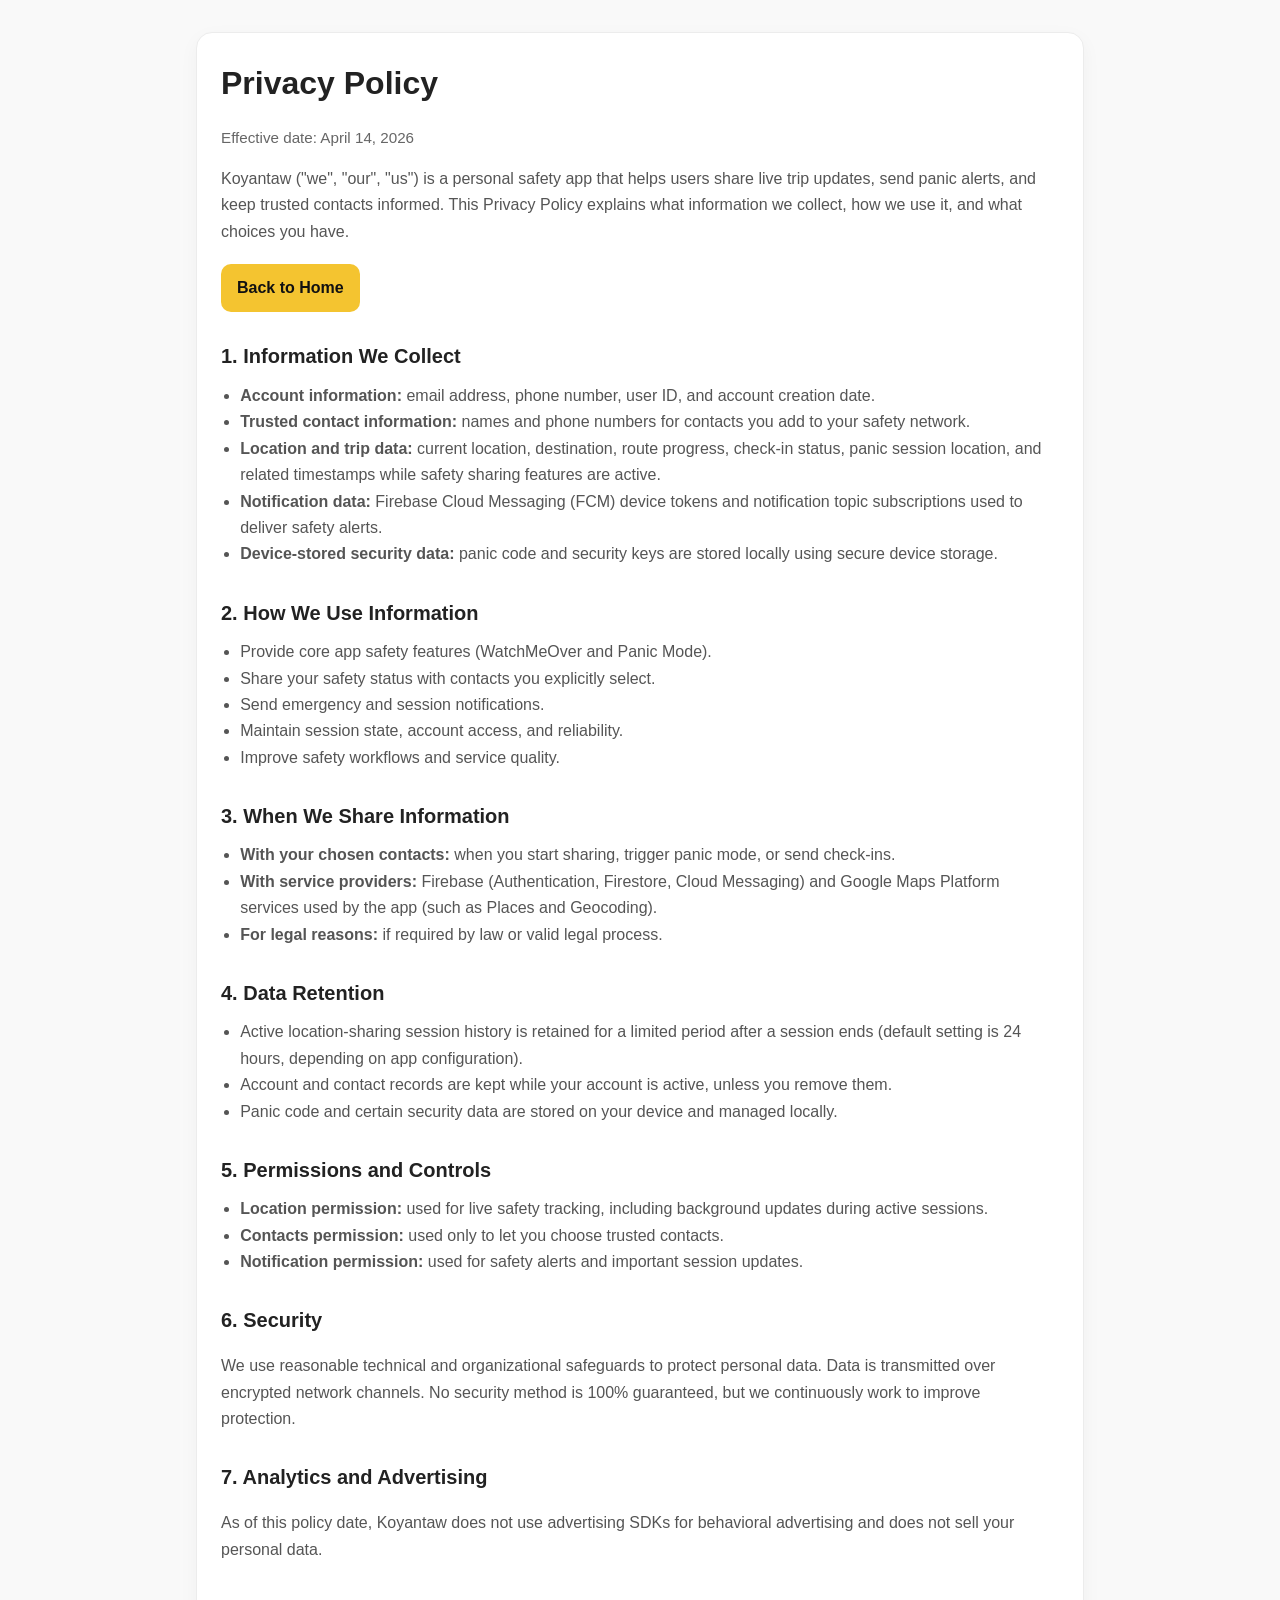
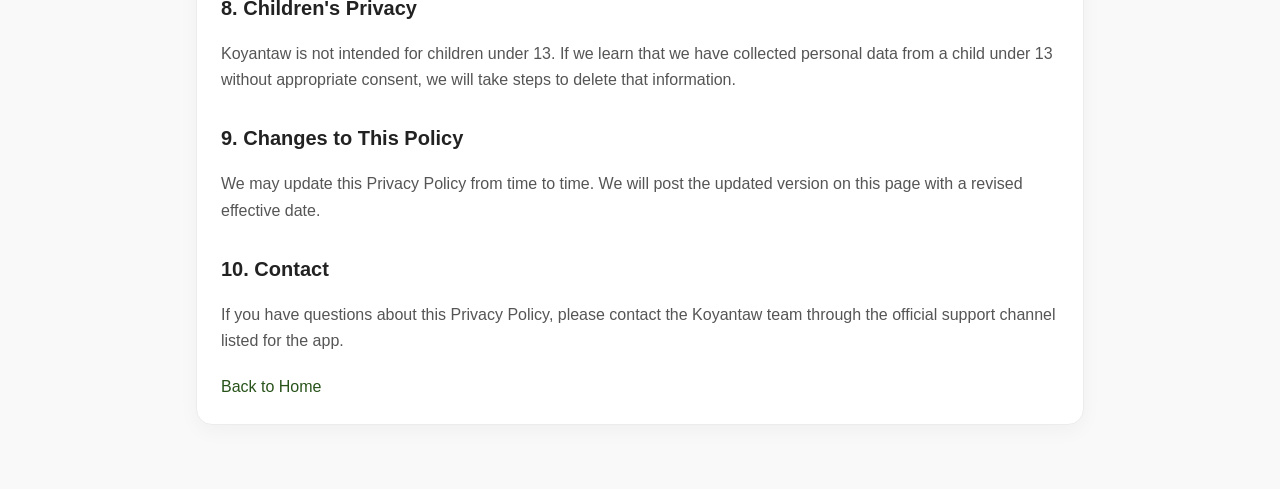
==== privacy-policy/index.html @ 3a0247dc "Replace Firestore with a Go/Redis/PostGIS backend The server now owns trip state and every safety de" ====
<!DOCTYPE html>
<html lang="en">
  <head>
    <meta charset="UTF-8" />
    <meta name="viewport" content="width=device-width, initial-scale=1.0" />
    <title>Koyantaw Privacy Policy</title>
    <style>
      :root {
        --bg: #f9f9f9;
        --surface: #ffffff;
        --text: #222;
        --muted: #555;
        --accent: #f4c430;
        --accent-dark: #c89600;
        --border: #ececec;
      }

      * {
        box-sizing: border-box;
      }

      body {
        margin: 0;
        font-family: "Segoe UI", sans-serif;
        color: var(--text);
        background: var(--bg);
        line-height: 1.65;
      }

      .container {
        max-width: 920px;
        margin: 0 auto;
        padding: 2rem 1rem 4rem;
      }

      .card {
        background: var(--surface);
        border: 1px solid var(--border);
        border-radius: 16px;
        box-shadow: 0 6px 20px rgba(0, 0, 0, 0.04);
        padding: 1.5rem;
      }

      h1 {
        margin: 0 0 0.5rem;
        font-size: 2rem;
      }

      h2 {
        margin-top: 1.8rem;
        margin-bottom: 0.6rem;
        font-size: 1.25rem;
      }

      p,
      li {
        color: var(--muted);
      }

      ul {
        margin: 0.4rem 0 0.8rem 1.2rem;
        padding: 0;
      }

      .meta {
        margin-bottom: 1rem;
        font-size: 0.95rem;
        color: #666;
      }

      .top-links,
      .bottom-links {
        display: flex;
        gap: 1rem;
        flex-wrap: wrap;
        margin-top: 1.2rem;
      }

      a {
        color: #28531a;
        text-decoration: none;
      }

      a:hover {
        text-decoration: underline;
      }

      .btn {
        display: inline-block;
        background: var(--accent);
        color: #111;
        font-weight: 600;
        padding: 0.65rem 1rem;
        border-radius: 10px;
        text-decoration: none;
      }

      .btn:hover {
        background: #e6b100;
        text-decoration: none;
      }

      @media (max-width: 640px) {
        h1 {
          font-size: 1.6rem;
        }

        .card {
          padding: 1.1rem;
        }
      }
    </style>
  </head>
  <body>
    <main class="container">
      <div class="card">
        <h1>Privacy Policy</h1>
        <p class="meta">Effective date: April 14, 2026</p>
        <p>
          Koyantaw ("we", "our", "us") is a personal safety app that helps
          users share live trip updates, send panic alerts, and keep trusted
          contacts informed. This Privacy Policy explains what information we
          collect, how we use it, and what choices you have.
        </p>

        <div class="top-links">
          <a class="btn" href="/">Back to Home</a>
        </div>

        <h2>1. Information We Collect</h2>
        <ul>
          <li>
            <strong>Account information:</strong> email address, phone number,
            user ID, and account creation date.
          </li>
          <li>
            <strong>Trusted contact information:</strong> names and phone
            numbers for contacts you add to your safety network.
          </li>
          <li>
            <strong>Location and trip data:</strong> current location,
            destination, route progress, check-in status, panic session location,
            and related timestamps while safety sharing features are active.
          </li>
          <li>
            <strong>Notification data:</strong> Firebase Cloud Messaging (FCM)
            device tokens and notification topic subscriptions used to deliver
            safety alerts.
          </li>
          <li>
            <strong>Device-stored security data:</strong> panic code and
            security keys are stored locally using secure device storage.
          </li>
        </ul>

        <h2>2. How We Use Information</h2>
        <ul>
          <li>Provide core app safety features (WatchMeOver and Panic Mode).</li>
          <li>Share your safety status with contacts you explicitly select.</li>
          <li>Send emergency and session notifications.</li>
          <li>Maintain session state, account access, and reliability.</li>
          <li>Improve safety workflows and service quality.</li>
        </ul>

        <h2>3. When We Share Information</h2>
        <ul>
          <li>
            <strong>With your chosen contacts:</strong> when you start sharing,
            trigger panic mode, or send check-ins.
          </li>
          <li>
            <strong>With service providers:</strong> Firebase (Authentication,
            Firestore, Cloud Messaging) and Google Maps Platform services used by
            the app (such as Places and Geocoding).
          </li>
          <li>
            <strong>For legal reasons:</strong> if required by law or valid
            legal process.
          </li>
        </ul>

        <h2>4. Data Retention</h2>
        <ul>
          <li>
            Active location-sharing session history is retained for a limited
            period after a session ends (default setting is 24 hours, depending
            on app configuration).
          </li>
          <li>
            Account and contact records are kept while your account is active,
            unless you remove them.
          </li>
          <li>
            Panic code and certain security data are stored on your device and
            managed locally.
          </li>
        </ul>

        <h2>5. Permissions and Controls</h2>
        <ul>
          <li>
            <strong>Location permission:</strong> used for live safety tracking,
            including background updates during active sessions.
          </li>
          <li>
            <strong>Contacts permission:</strong> used only to let you choose
            trusted contacts.
          </li>
          <li>
            <strong>Notification permission:</strong> used for safety alerts and
            important session updates.
          </li>
        </ul>

        <h2>6. Security</h2>
        <p>
          We use reasonable technical and organizational safeguards to protect
          personal data. Data is transmitted over encrypted network channels. No
          security method is 100% guaranteed, but we continuously work to improve
          protection.
        </p>

        <h2>7. Analytics and Advertising</h2>
        <p>
          As of this policy date, Koyantaw does not use advertising SDKs for
          behavioral advertising and does not sell your personal data.
        </p>

        <h2>8. Children's Privacy</h2>
        <p>
          Koyantaw is not intended for children under 13. If we learn that we
          have collected personal data from a child under 13 without appropriate
          consent, we will take steps to delete that information.
        </p>

        <h2>9. Changes to This Policy</h2>
        <p>
          We may update this Privacy Policy from time to time. We will post the
          updated version on this page with a revised effective date.
        </p>

        <h2>10. Contact</h2>
        <p>
          If you have questions about this Privacy Policy, please contact the
          Koyantaw team through the official support channel listed for the app.
        </p>

        <div class="bottom-links">
          <a href="/">Back to Home</a>
        </div>
      </div>
    </main>
  </body>
</html>
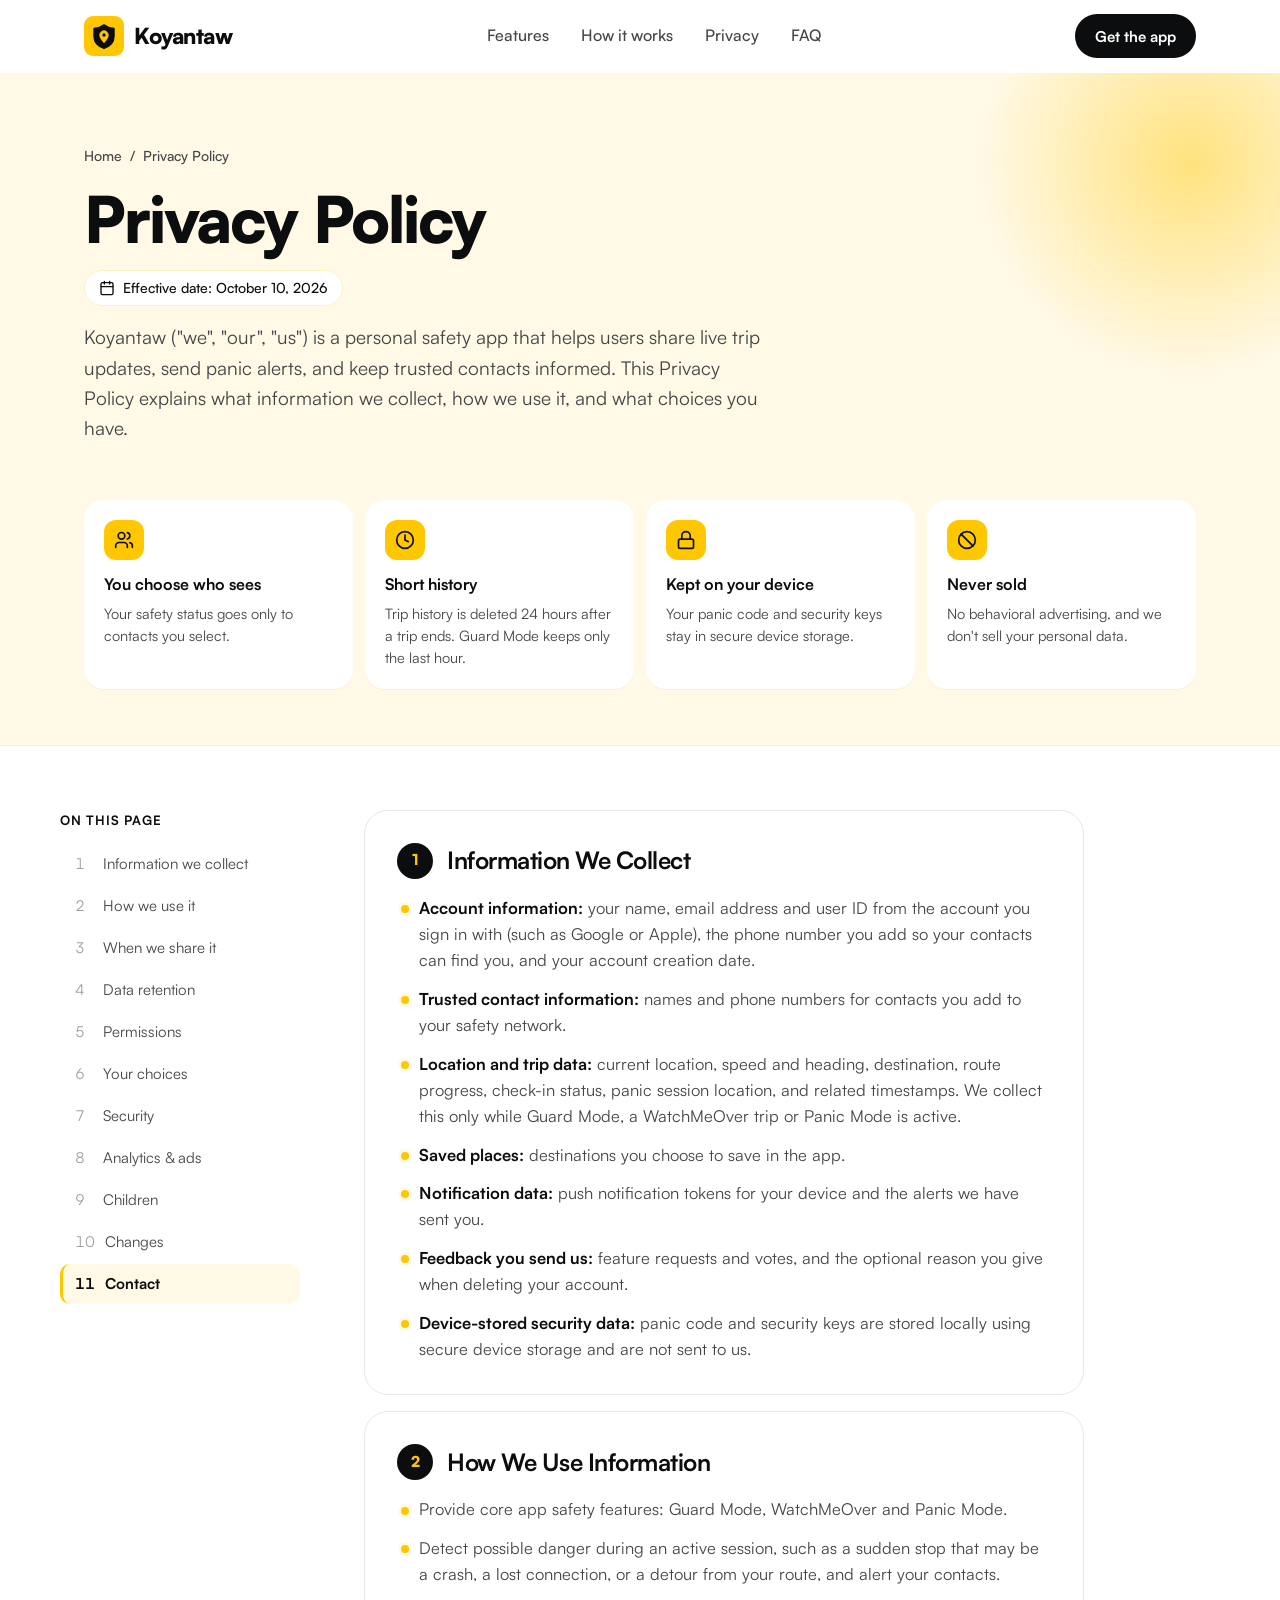
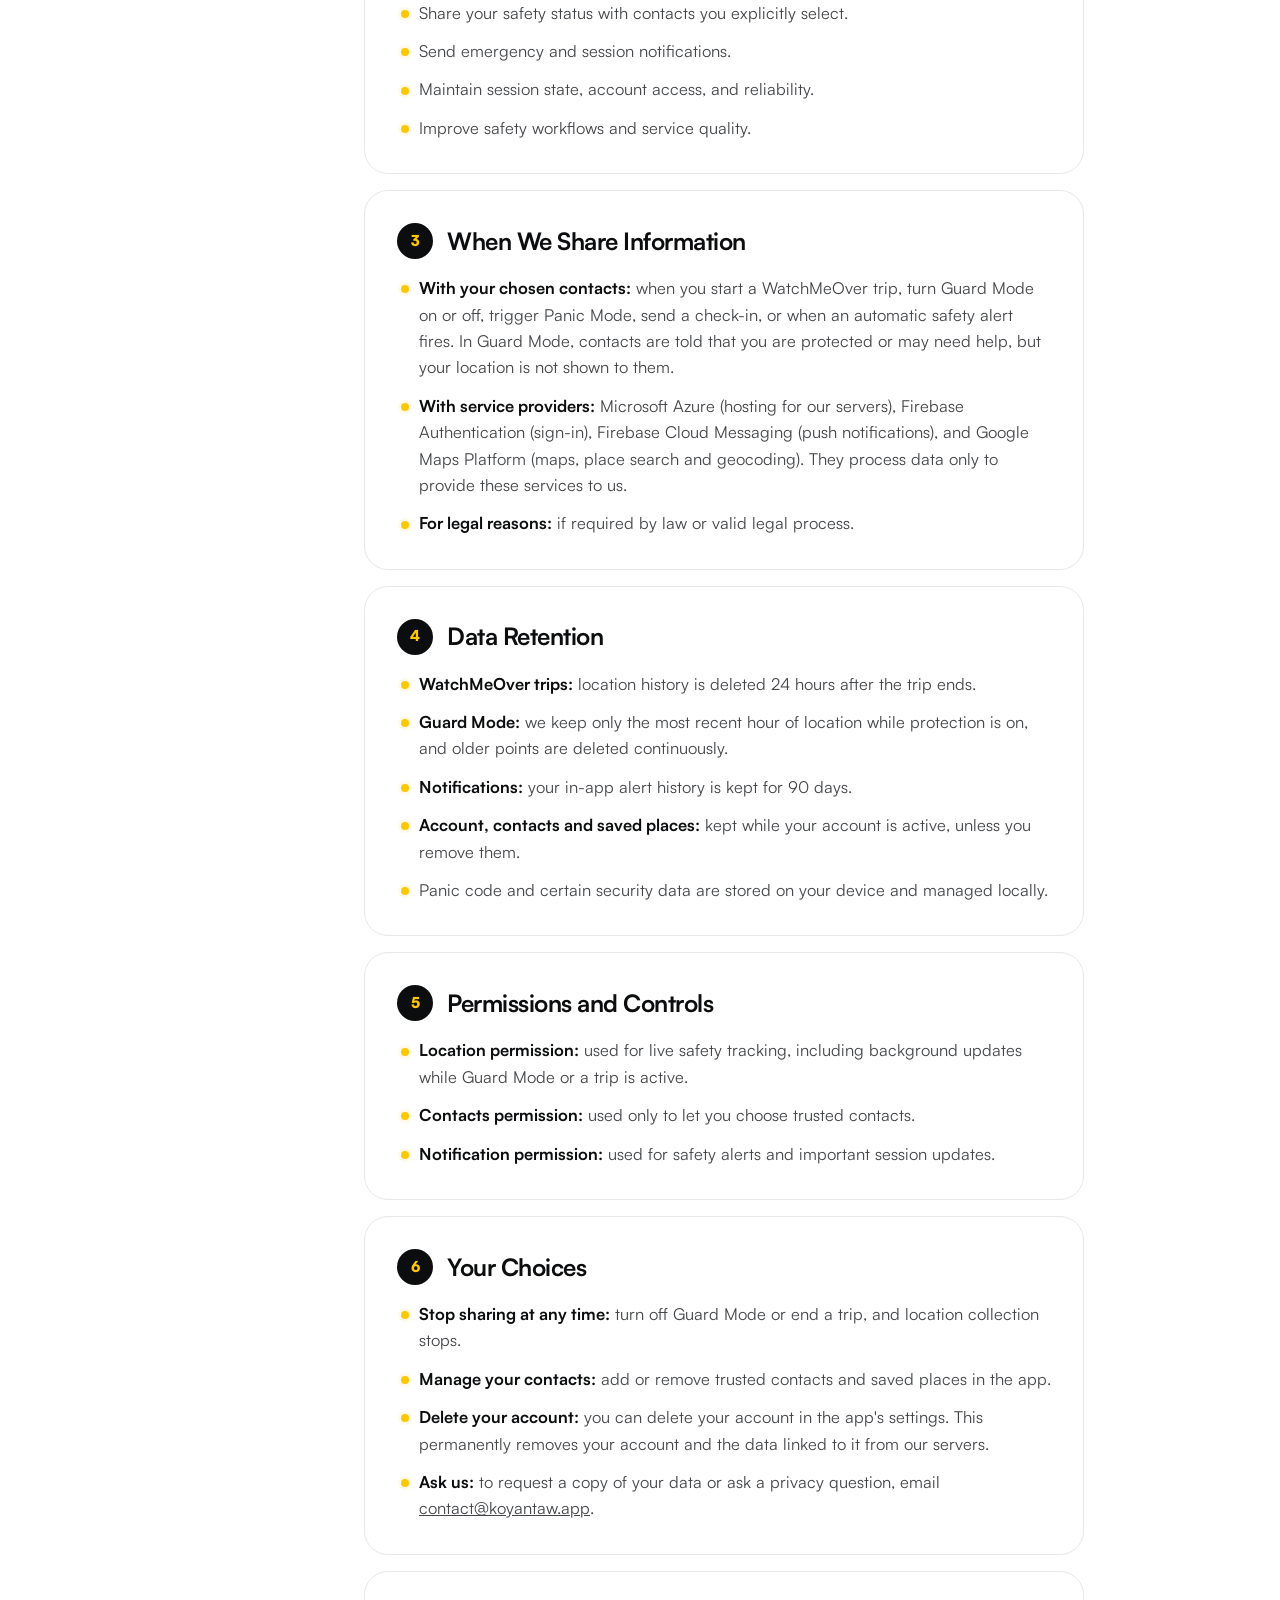
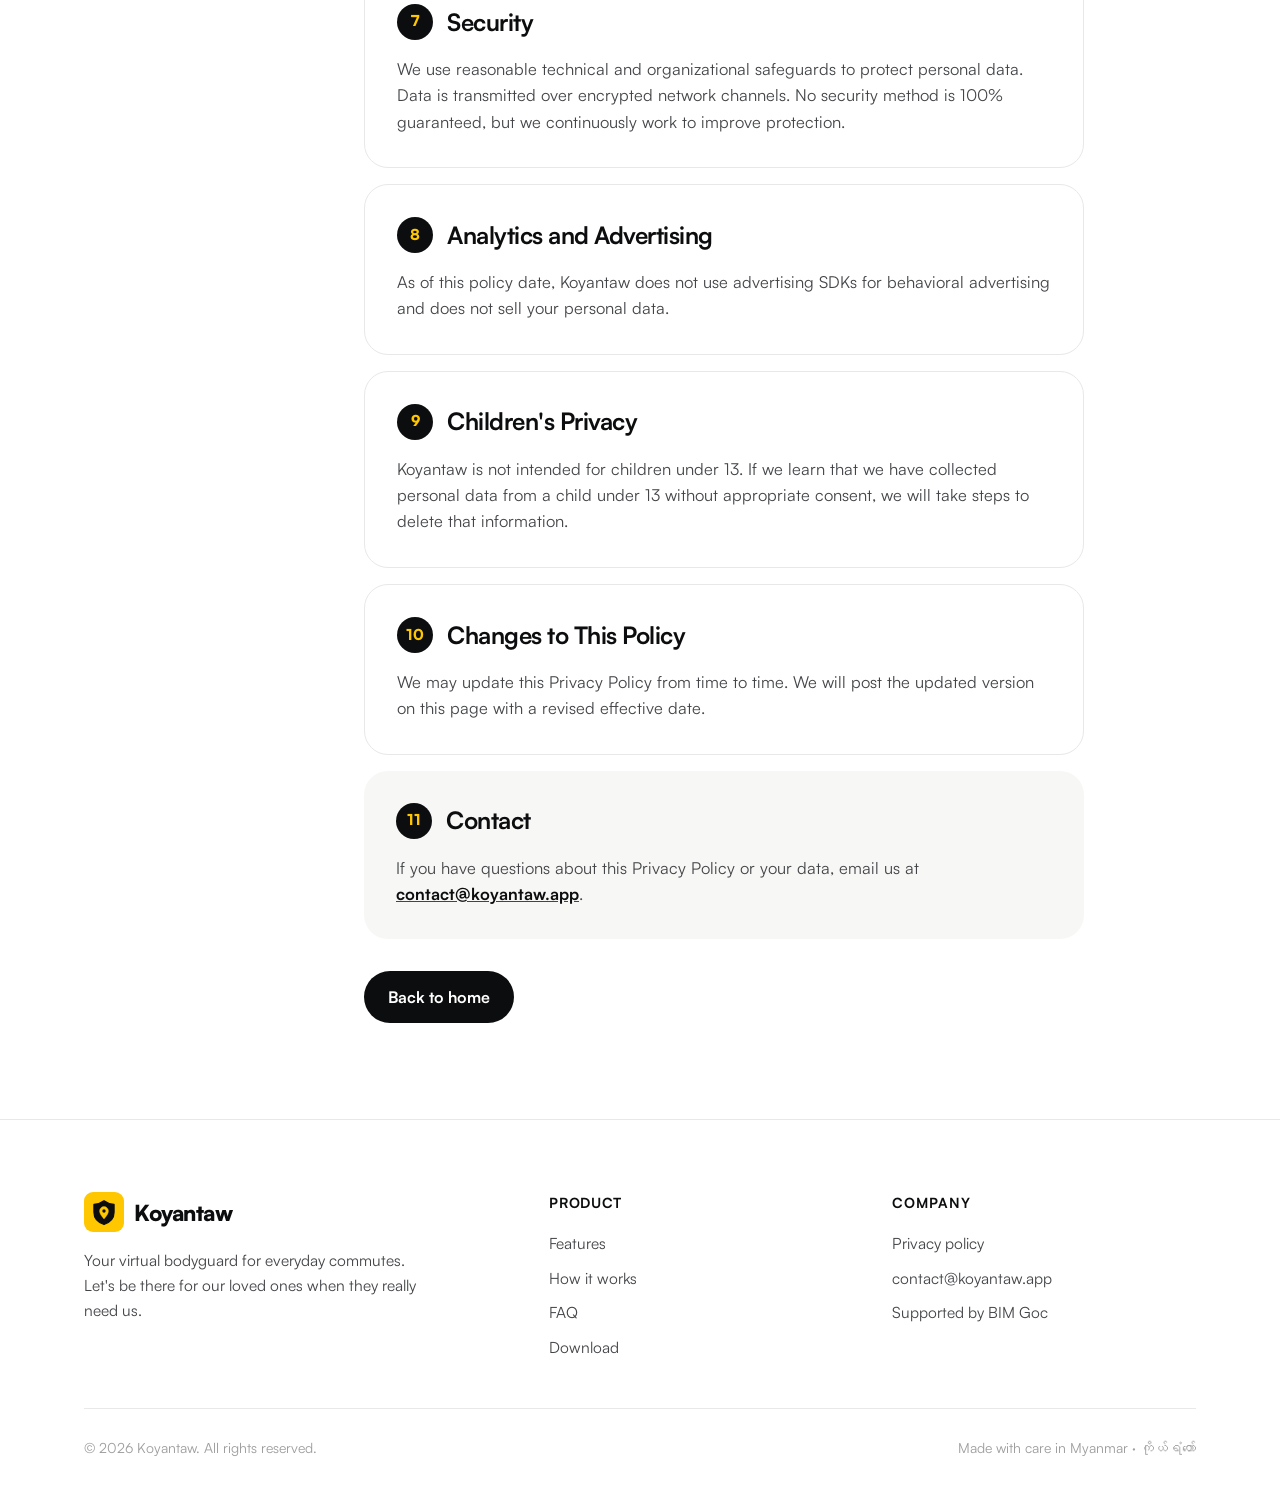
==== commit 1ae60875: "Redesign the landing page and host it from mmkoyantaw New layout, styles, self-hosted fonts, brand i" ====
--- a/privacy-policy/index.html
+++ b/privacy-policy/index.html
@@ -1,254 +1,257 @@
 <!DOCTYPE html>
 <html lang="en">
-  <head>
-    <meta charset="UTF-8" />
-    <meta name="viewport" content="width=device-width, initial-scale=1.0" />
-    <title>Koyantaw Privacy Policy</title>
-    <style>
-      :root {
-        --bg: #f9f9f9;
-        --surface: #ffffff;
-        --text: #222;
-        --muted: #555;
-        --accent: #f4c430;
-        --accent-dark: #c89600;
-        --border: #ececec;
-      }
-
-      * {
-        box-sizing: border-box;
-      }
-
-      body {
-        margin: 0;
-        font-family: "Segoe UI", sans-serif;
-        color: var(--text);
-        background: var(--bg);
-        line-height: 1.65;
-      }
-
-      .container {
-        max-width: 920px;
-        margin: 0 auto;
-        padding: 2rem 1rem 4rem;
-      }
-
-      .card {
-        background: var(--surface);
-        border: 1px solid var(--border);
-        border-radius: 16px;
-        box-shadow: 0 6px 20px rgba(0, 0, 0, 0.04);
-        padding: 1.5rem;
-      }
-
-      h1 {
-        margin: 0 0 0.5rem;
-        font-size: 2rem;
-      }
-
-      h2 {
-        margin-top: 1.8rem;
-        margin-bottom: 0.6rem;
-        font-size: 1.25rem;
-      }
-
-      p,
-      li {
-        color: var(--muted);
-      }
-
-      ul {
-        margin: 0.4rem 0 0.8rem 1.2rem;
-        padding: 0;
-      }
-
-      .meta {
-        margin-bottom: 1rem;
-        font-size: 0.95rem;
-        color: #666;
-      }
-
-      .top-links,
-      .bottom-links {
-        display: flex;
-        gap: 1rem;
-        flex-wrap: wrap;
-        margin-top: 1.2rem;
-      }
-
-      a {
-        color: #28531a;
-        text-decoration: none;
-      }
-
-      a:hover {
-        text-decoration: underline;
-      }
-
-      .btn {
-        display: inline-block;
-        background: var(--accent);
-        color: #111;
-        font-weight: 600;
-        padding: 0.65rem 1rem;
-        border-radius: 10px;
-        text-decoration: none;
-      }
-
-      .btn:hover {
-        background: #e6b100;
-        text-decoration: none;
-      }
-
-      @media (max-width: 640px) {
-        h1 {
-          font-size: 1.6rem;
-        }
-
-        .card {
-          padding: 1.1rem;
-        }
-      }
-    </style>
-  </head>
-  <body>
-    <main class="container">
-      <div class="card">
-        <h1>Privacy Policy</h1>
-        <p class="meta">Effective date: April 14, 2026</p>
-        <p>
-          Koyantaw ("we", "our", "us") is a personal safety app that helps
-          users share live trip updates, send panic alerts, and keep trusted
-          contacts informed. This Privacy Policy explains what information we
-          collect, how we use it, and what choices you have.
-        </p>
-
-        <div class="top-links">
-          <a class="btn" href="/">Back to Home</a>
-        </div>
-
-        <h2>1. Information We Collect</h2>
-        <ul>
-          <li>
-            <strong>Account information:</strong> email address, phone number,
-            user ID, and account creation date.
-          </li>
-          <li>
-            <strong>Trusted contact information:</strong> names and phone
-            numbers for contacts you add to your safety network.
-          </li>
-          <li>
-            <strong>Location and trip data:</strong> current location,
-            destination, route progress, check-in status, panic session location,
-            and related timestamps while safety sharing features are active.
-          </li>
-          <li>
-            <strong>Notification data:</strong> Firebase Cloud Messaging (FCM)
-            device tokens and notification topic subscriptions used to deliver
-            safety alerts.
-          </li>
-          <li>
-            <strong>Device-stored security data:</strong> panic code and
-            security keys are stored locally using secure device storage.
-          </li>
-        </ul>
-
-        <h2>2. How We Use Information</h2>
-        <ul>
-          <li>Provide core app safety features (WatchMeOver and Panic Mode).</li>
+<head>
+  <meta charset="UTF-8" />
+  <meta name="viewport" content="width=device-width, initial-scale=1" />
+  <title>Privacy Policy · Koyantaw</title>
+  <meta name="description" content="How Koyantaw collects, uses and protects your information, and the choices you have." />
+  <meta name="theme-color" content="#FFC700" />
+  <link rel="icon" type="image/svg+xml" href="/images/brand/logo.svg" />
+  <link rel="icon" type="image/png" sizes="64x64" href="/images/brand/favicon-64.png" />
+  <link rel="apple-touch-icon" href="/images/brand/apple-touch-icon.png" />
+  <link rel="preload" href="/fonts/Satoshi-Bold.otf" as="font" type="font/otf" crossorigin />
+  <link rel="canonical" href="https://koyantaw.app/privacy-policy/" />
+  <link rel="stylesheet" href="/styles.css?v=2" />
+</head>
+<body>
+
+<svg width="0" height="0" style="position:absolute" aria-hidden="true">
+  <symbol id="i-users" viewBox="0 0 24 24"><path d="M16 21v-2a4 4 0 0 0-4-4H6a4 4 0 0 0-4 4v2"/><circle cx="9" cy="7" r="4"/><path d="M22 21v-2a4 4 0 0 0-3-3.87M16 3.13a4 4 0 0 1 0 7.75"/></symbol>
+  <symbol id="i-clock" viewBox="0 0 24 24"><circle cx="12" cy="12" r="10"/><path d="M12 6v6l4 2"/></symbol>
+  <symbol id="i-lock" viewBox="0 0 24 24"><rect width="18" height="11" x="3" y="11" rx="2"/><path d="M7 11V7a5 5 0 0 1 10 0v4"/></symbol>
+  <symbol id="i-ban" viewBox="0 0 24 24"><circle cx="12" cy="12" r="10"/><path d="m4.9 4.9 14.2 14.2"/></symbol>
+  <symbol id="i-calendar" viewBox="0 0 24 24"><rect width="18" height="18" x="3" y="4" rx="2"/><path d="M16 2v4M8 2v4M3 10h18"/></symbol>
+</svg>
+
+<!-- ===== Nav ===== -->
+<header class="nav" id="nav">
+  <div class="wrap">
+    <a class="brand" href="/" aria-label="Koyantaw home">
+      <img src="/images/brand/logo.svg" alt="" width="40" height="40" />
+      Koyantaw
+    </a>
+    <nav class="nav-links" aria-label="Site">
+      <a href="/#features">Features</a>
+      <a href="/#how">How it works</a>
+      <a href="/#privacy">Privacy</a>
+      <a href="/#faq">FAQ</a>
+    </nav>
+    <a class="btn btn-dark" href="/#download">Get the app</a>
+  </div>
+</header>
+
+<main>
+  <!-- ===== Header ===== -->
+  <section class="legal-hero">
+    <div class="wrap">
+      <div class="crumbs"><a href="/">Home</a> &nbsp;/&nbsp; Privacy Policy</div>
+      <h1>Privacy Policy</h1>
+      <span class="date-pill"><svg class="i"><use href="#i-calendar"/></svg>Effective date: October 10, 2026</span>
+      <p class="lede">
+        Koyantaw ("we", "our", "us") is a personal safety app that helps
+        users share live trip updates, send panic alerts, and keep trusted
+        contacts informed. This Privacy Policy explains what information we
+        collect, how we use it, and what choices you have.
+      </p>
+
+      <div class="glance" aria-label="Privacy at a glance">
+        <div>
+          <span class="ic"><svg class="i"><use href="#i-users"/></svg></span>
+          <b>You choose who sees</b>
+          <span>Your safety status goes only to contacts you select.</span>
+        </div>
+        <div>
+          <span class="ic"><svg class="i"><use href="#i-clock"/></svg></span>
+          <b>Short history</b>
+          <span>Trip history is deleted 24 hours after a trip ends. Guard Mode keeps only the last hour.</span>
+        </div>
+        <div>
+          <span class="ic"><svg class="i"><use href="#i-lock"/></svg></span>
+          <b>Kept on your device</b>
+          <span>Your panic code and security keys stay in secure device storage.</span>
+        </div>
+        <div>
+          <span class="ic"><svg class="i"><use href="#i-ban"/></svg></span>
+          <b>Never sold</b>
+          <span>No behavioral advertising, and we don't sell your personal data.</span>
+        </div>
+      </div>
+    </div>
+  </section>
+
+  <!-- ===== Policy ===== -->
+  <div class="wrap legal-layout">
+    <nav class="toc" aria-label="On this page">
+      <h5>On this page</h5>
+      <a href="#collect"><span>1</span>Information we collect</a>
+      <a href="#use"><span>2</span>How we use it</a>
+      <a href="#share"><span>3</span>When we share it</a>
+      <a href="#retention"><span>4</span>Data retention</a>
+      <a href="#permissions"><span>5</span>Permissions</a>
+      <a href="#choices"><span>6</span>Your choices</a>
+      <a href="#security"><span>7</span>Security</a>
+      <a href="#ads"><span>8</span>Analytics &amp; ads</a>
+      <a href="#children"><span>9</span>Children</a>
+      <a href="#changes"><span>10</span>Changes</a>
+      <a href="#contact"><span>11</span>Contact</a>
+    </nav>
+
+    <article class="policy">
+      <section id="collect">
+        <h2><span class="n">1</span>Information We Collect</h2>
+        <ul>
+          <li><strong>Account information:</strong> your name, email address and user ID from the account you sign in with (such as Google or Apple), the phone number you add so your contacts can find you, and your account creation date.</li>
+          <li><strong>Trusted contact information:</strong> names and phone numbers for contacts you add to your safety network.</li>
+          <li><strong>Location and trip data:</strong> current location, speed and heading, destination, route progress, check-in status, panic session location, and related timestamps. We collect this only while Guard Mode, a WatchMeOver trip or Panic Mode is active.</li>
+          <li><strong>Saved places:</strong> destinations you choose to save in the app.</li>
+          <li><strong>Notification data:</strong> push notification tokens for your device and the alerts we have sent you.</li>
+          <li><strong>Feedback you send us:</strong> feature requests and votes, and the optional reason you give when deleting your account.</li>
+          <li><strong>Device-stored security data:</strong> panic code and security keys are stored locally using secure device storage and are not sent to us.</li>
+        </ul>
+      </section>
+
+      <section id="use">
+        <h2><span class="n">2</span>How We Use Information</h2>
+        <ul>
+          <li>Provide core app safety features: Guard Mode, WatchMeOver and Panic Mode.</li>
+          <li>Detect possible danger during an active session, such as a sudden stop that may be a crash, a lost connection, or a detour from your route, and alert your contacts.</li>
           <li>Share your safety status with contacts you explicitly select.</li>
           <li>Send emergency and session notifications.</li>
           <li>Maintain session state, account access, and reliability.</li>
           <li>Improve safety workflows and service quality.</li>
         </ul>
-
-        <h2>3. When We Share Information</h2>
-        <ul>
-          <li>
-            <strong>With your chosen contacts:</strong> when you start sharing,
-            trigger panic mode, or send check-ins.
-          </li>
-          <li>
-            <strong>With service providers:</strong> Firebase (Authentication,
-            Firestore, Cloud Messaging) and Google Maps Platform services used by
-            the app (such as Places and Geocoding).
-          </li>
-          <li>
-            <strong>For legal reasons:</strong> if required by law or valid
-            legal process.
-          </li>
-        </ul>
-
-        <h2>4. Data Retention</h2>
-        <ul>
-          <li>
-            Active location-sharing session history is retained for a limited
-            period after a session ends (default setting is 24 hours, depending
-            on app configuration).
-          </li>
-          <li>
-            Account and contact records are kept while your account is active,
-            unless you remove them.
-          </li>
-          <li>
-            Panic code and certain security data are stored on your device and
-            managed locally.
-          </li>
-        </ul>
-
-        <h2>5. Permissions and Controls</h2>
-        <ul>
-          <li>
-            <strong>Location permission:</strong> used for live safety tracking,
-            including background updates during active sessions.
-          </li>
-          <li>
-            <strong>Contacts permission:</strong> used only to let you choose
-            trusted contacts.
-          </li>
-          <li>
-            <strong>Notification permission:</strong> used for safety alerts and
-            important session updates.
-          </li>
-        </ul>
-
-        <h2>6. Security</h2>
-        <p>
-          We use reasonable technical and organizational safeguards to protect
-          personal data. Data is transmitted over encrypted network channels. No
-          security method is 100% guaranteed, but we continuously work to improve
-          protection.
-        </p>
-
-        <h2>7. Analytics and Advertising</h2>
-        <p>
-          As of this policy date, Koyantaw does not use advertising SDKs for
-          behavioral advertising and does not sell your personal data.
-        </p>
-
-        <h2>8. Children's Privacy</h2>
-        <p>
-          Koyantaw is not intended for children under 13. If we learn that we
-          have collected personal data from a child under 13 without appropriate
-          consent, we will take steps to delete that information.
-        </p>
-
-        <h2>9. Changes to This Policy</h2>
-        <p>
-          We may update this Privacy Policy from time to time. We will post the
-          updated version on this page with a revised effective date.
-        </p>
-
-        <h2>10. Contact</h2>
-        <p>
-          If you have questions about this Privacy Policy, please contact the
-          Koyantaw team through the official support channel listed for the app.
-        </p>
-
-        <div class="bottom-links">
-          <a href="/">Back to Home</a>
-        </div>
-      </div>
-    </main>
-  </body>
+      </section>
+
+      <section id="share">
+        <h2><span class="n">3</span>When We Share Information</h2>
+        <ul>
+          <li><strong>With your chosen contacts:</strong> when you start a WatchMeOver trip, turn Guard Mode on or off, trigger Panic Mode, send a check-in, or when an automatic safety alert fires. In Guard Mode, contacts are told that you are protected or may need help, but your location is not shown to them.</li>
+          <li><strong>With service providers:</strong> Microsoft Azure (hosting for our servers), Firebase Authentication (sign-in), Firebase Cloud Messaging (push notifications), and Google Maps Platform (maps, place search and geocoding). They process data only to provide these services to us.</li>
+          <li><strong>For legal reasons:</strong> if required by law or valid legal process.</li>
+        </ul>
+      </section>
+
+      <section id="retention">
+        <h2><span class="n">4</span>Data Retention</h2>
+        <ul>
+          <li><strong>WatchMeOver trips:</strong> location history is deleted 24 hours after the trip ends.</li>
+          <li><strong>Guard Mode:</strong> we keep only the most recent hour of location while protection is on, and older points are deleted continuously.</li>
+          <li><strong>Notifications:</strong> your in-app alert history is kept for 90 days.</li>
+          <li><strong>Account, contacts and saved places:</strong> kept while your account is active, unless you remove them.</li>
+          <li>Panic code and certain security data are stored on your device and managed locally.</li>
+        </ul>
+      </section>
+
+      <section id="permissions">
+        <h2><span class="n">5</span>Permissions and Controls</h2>
+        <ul>
+          <li><strong>Location permission:</strong> used for live safety tracking, including background updates while Guard Mode or a trip is active.</li>
+          <li><strong>Contacts permission:</strong> used only to let you choose trusted contacts.</li>
+          <li><strong>Notification permission:</strong> used for safety alerts and important session updates.</li>
+        </ul>
+      </section>
+
+      <section id="choices">
+        <h2><span class="n">6</span>Your Choices</h2>
+        <ul>
+          <li><strong>Stop sharing at any time:</strong> turn off Guard Mode or end a trip, and location collection stops.</li>
+          <li><strong>Manage your contacts:</strong> add or remove trusted contacts and saved places in the app.</li>
+          <li><strong>Delete your account:</strong> you can delete your account in the app's settings. This permanently removes your account and the data linked to it from our servers.</li>
+          <li><strong>Ask us:</strong> to request a copy of your data or ask a privacy question, email <a href="mailto:contact@koyantaw.app">contact@koyantaw.app</a>.</li>
+        </ul>
+      </section>
+
+      <section id="security">
+        <h2><span class="n">7</span>Security</h2>
+        <p>We use reasonable technical and organizational safeguards to protect personal data. Data is transmitted over encrypted network channels. No security method is 100% guaranteed, but we continuously work to improve protection.</p>
+      </section>
+
+      <section id="ads">
+        <h2><span class="n">8</span>Analytics and Advertising</h2>
+        <p>As of this policy date, Koyantaw does not use advertising SDKs for behavioral advertising and does not sell your personal data.</p>
+      </section>
+
+      <section id="children">
+        <h2><span class="n">9</span>Children's Privacy</h2>
+        <p>Koyantaw is not intended for children under 13. If we learn that we have collected personal data from a child under 13 without appropriate consent, we will take steps to delete that information.</p>
+      </section>
+
+      <section id="changes">
+        <h2><span class="n">10</span>Changes to This Policy</h2>
+        <p>We may update this Privacy Policy from time to time. We will post the updated version on this page with a revised effective date.</p>
+      </section>
+
+      <section id="contact" class="note">
+        <h2><span class="n">11</span>Contact</h2>
+        <p>If you have questions about this Privacy Policy or your data, email us at <a href="mailto:contact@koyantaw.app"><strong>contact@koyantaw.app</strong></a>.</p>
+      </section>
+
+      <a class="btn btn-dark back-home" href="/">Back to home</a>
+    </article>
+  </div>
+</main>
+
+<!-- ===== Footer ===== -->
+<footer style="border-top:1px solid var(--line)">
+  <div class="wrap">
+    <div class="foot">
+      <div>
+        <a class="brand" href="/">
+          <img src="/images/brand/logo.svg" alt="" width="40" height="40" />
+          Koyantaw
+        </a>
+        <p>Your virtual bodyguard for everyday commutes. Let's be there for our loved ones when they really need us.</p>
+      </div>
+      <div>
+        <h5>Product</h5>
+        <ul>
+          <li><a href="/#features">Features</a></li>
+          <li><a href="/#how">How it works</a></li>
+          <li><a href="/#faq">FAQ</a></li>
+          <li><a href="/#download">Download</a></li>
+        </ul>
+      </div>
+      <div>
+        <h5>Company</h5>
+        <ul>
+          <li><a href="/privacy-policy/">Privacy policy</a></li>
+          <li><a href="mailto:contact@koyantaw.app">contact@koyantaw.app</a></li>
+          <li><a href="https://www.bimgoc.com/" target="_blank" rel="noopener">Supported by BIM Goc</a></li>
+        </ul>
+      </div>
+    </div>
+    <div class="legal">
+      <span>© <span id="year">2026</span> Koyantaw. All rights reserved.</span>
+      <span>Made with care in Myanmar · ကိုယ်ရံတော်</span>
+    </div>
+  </div>
+</footer>
+
+<script>
+  document.getElementById("year").textContent = new Date().getFullYear();
+
+  const nav = document.getElementById("nav");
+  const onScroll = () => nav.classList.toggle("scrolled", window.scrollY > 8);
+  onScroll();
+  window.addEventListener("scroll", onScroll, { passive: true });
+
+  // Highlight the table-of-contents entry for the section being read.
+  const links = new Map([...document.querySelectorAll(".toc a")].map((a) => [a.hash.slice(1), a]));
+  if ("IntersectionObserver" in window) {
+    const io = new IntersectionObserver((entries) => {
+      entries.forEach((e) => {
+        if (!e.isIntersecting) return;
+        links.forEach((a) => a.classList.remove("active"));
+        const a = links.get(e.target.id);
+        a.classList.add("active");
+        // On narrow screens the TOC is a horizontal chip row; keep the active chip in view
+        // without scrolling the page itself.
+        const toc = a.parentElement;
+        if (toc.scrollWidth > toc.clientWidth) toc.scrollLeft = a.offsetLeft - (toc.clientWidth - a.offsetWidth) / 2;
+      });
+    }, { rootMargin: "-30% 0px -60% 0px" });
+    document.querySelectorAll(".policy section").forEach((s) => io.observe(s));
+  }
+</script>
+</body>
 </html>
--- a/styles.css
+++ b/styles.css
@@ -0,0 +1,411 @@
+/* Koyantaw landing — colours and type mirror lib/constants/colors.dart and styles.dart */
+
+@font-face { font-family: "Satoshi"; src: url("fonts/Satoshi-Regular.otf") format("opentype"); font-weight: 400; font-display: swap; }
+@font-face { font-family: "Satoshi"; src: url("fonts/Satoshi-Medium.otf") format("opentype"); font-weight: 500; font-display: swap; }
+@font-face { font-family: "Satoshi"; src: url("fonts/Satoshi-Bold.otf") format("opentype"); font-weight: 700; font-display: swap; }
+@font-face { font-family: "Satoshi"; src: url("fonts/Satoshi-Black.otf") format("opentype"); font-weight: 900; font-display: swap; }
+
+:root {
+  /* KColor */
+  --yellow: #ffc700;
+  --yellow-soft: #fff9e6;
+  --yellow-tint: #fff2c2;
+  --black: #0c0d0e;
+  --paragraph: #434548;
+  --disable: #9d9d9f;
+  --border: #c8c9c9;
+  --line: #e8e8e9;
+  --white: #ffffff;
+  --red: #ff342e;
+  --red-soft: #ffe6e6;
+  --blue: #4e2eff;
+  --blue-soft: #e9e6ff;
+  --green-soft: #e6feec;
+  --protected: #05663c;
+
+  --bg: #ffffff;
+  --surface: #f7f7f5;
+  --radius-lg: 32px;
+  --radius: 20px;
+  --max: 1160px;
+  --font: "Satoshi", "Myanmar Sangam MN", "Noto Sans Myanmar", system-ui, -apple-system, "Segoe UI", sans-serif;
+}
+
+*, *::before, *::after { box-sizing: border-box; }
+[id] { scroll-margin-top: 88px; }
+html { scroll-behavior: smooth; -webkit-text-size-adjust: 100%; }
+body {
+  margin: 0;
+  font-family: var(--font);
+  font-size: 17px;
+  line-height: 1.6;
+  color: var(--paragraph);
+  background: var(--bg);
+  -webkit-font-smoothing: antialiased;
+  overflow-x: hidden;
+}
+img { max-width: 100%; height: auto; display: block; }
+a { color: inherit; }
+h1, h2, h3, h4 { color: var(--black); line-height: 1.1; margin: 0; letter-spacing: -0.02em; }
+p { margin: 0; }
+svg.i { width: 24px; height: 24px; fill: none; stroke: currentColor; stroke-width: 2; stroke-linecap: round; stroke-linejoin: round; flex: none; }
+
+.wrap { max-width: var(--max); margin: 0 auto; padding: 0 24px; }
+.eyebrow {
+  display: inline-flex; align-items: center; gap: 8px;
+  font-size: 14px; font-weight: 700; letter-spacing: 0.06em; text-transform: uppercase;
+  color: var(--black);
+}
+.eyebrow::before { content: ""; width: 8px; height: 8px; border-radius: 50%; background: var(--yellow); }
+.section { padding: 112px 0; }
+.section-head { max-width: 640px; margin: 0 auto 64px; text-align: center; display: grid; gap: 16px; justify-items: center; }
+.section-head h2 { font-size: clamp(32px, 4.4vw, 48px); font-weight: 900; }
+.section-head p { font-size: 19px; }
+
+/* ---------- Buttons ---------- */
+.btn {
+  display: inline-flex; align-items: center; justify-content: center; gap: 10px;
+  height: 52px; padding: 0 24px; border-radius: 999px;
+  font: 700 16px/1 var(--font); text-decoration: none; cursor: pointer; border: 0;
+  transition: transform .15s ease, background .15s ease, box-shadow .15s ease;
+}
+.btn:hover { transform: translateY(-2px); }
+.btn-dark { background: var(--black); color: var(--white); }
+.btn-dark:hover { box-shadow: 0 10px 24px rgba(12, 13, 14, .22); }
+.btn-yellow { background: var(--yellow); color: var(--black); }
+
+.store {
+  min-width: 196px;
+  display: inline-flex; align-items: center; gap: 12px;
+  height: 60px; padding: 0 22px 0 18px; border-radius: 16px;
+  background: var(--black); color: var(--white); text-decoration: none;
+  transition: transform .15s ease, box-shadow .15s ease;
+}
+.store:hover { transform: translateY(-2px); box-shadow: 0 12px 28px rgba(12, 13, 14, .25); }
+.store svg { width: 28px; height: 28px; }
+.store span { display: grid; line-height: 1.15; }
+.store small { font-size: 12px; opacity: .8; font-weight: 500; }
+.store b { font-size: 19px; font-weight: 700; letter-spacing: -0.01em; }
+.stores { display: flex; flex-wrap: wrap; gap: 12px; }
+.store.light { background: var(--white); color: var(--black); }
+
+/* ---------- Nav ---------- */
+.nav {
+  position: sticky; top: 0; z-index: 50;
+  background: rgba(255, 255, 255, .82);
+  backdrop-filter: saturate(180%) blur(16px); -webkit-backdrop-filter: saturate(180%) blur(16px);
+  border-bottom: 1px solid transparent;
+  transition: border-color .2s ease;
+}
+.nav.scrolled { border-bottom-color: var(--line); }
+.nav .wrap { display: flex; align-items: center; justify-content: space-between; height: 72px; gap: 24px; }
+.brand { display: flex; align-items: center; gap: 10px; text-decoration: none; color: var(--black); font-weight: 900; font-size: 22px; letter-spacing: -0.02em; }
+.brand img { width: 40px; height: 40px; }
+.nav-links { display: flex; gap: 32px; }
+.nav-links a { text-decoration: none; font-weight: 500; font-size: 16px; color: var(--paragraph); }
+.nav-links a:hover { color: var(--black); }
+.nav .btn { height: 44px; padding: 0 20px; font-size: 15px; }
+
+/* ---------- Hero ---------- */
+.hero { position: relative; padding: 72px 0 96px; overflow: hidden; }
+.hero::before {
+  content: ""; position: absolute; inset: auto -10% -40% 40%; height: 120%;
+  background: radial-gradient(closest-side, rgba(255, 199, 0, .35), rgba(255, 199, 0, 0));
+  pointer-events: none;
+}
+.hero .wrap { position: relative; display: grid; grid-template-columns: 1.1fr .9fr; gap: 48px; align-items: center; }
+.hero h1 { font-size: clamp(44px, 6.6vw, 80px); font-weight: 900; letter-spacing: -0.035em; line-height: 1.02; }
+.hero h1 mark { background: none; color: inherit; position: relative; white-space: nowrap; }
+.hero h1 mark::after {
+  content: ""; position: absolute; left: -2%; right: -2%; bottom: .06em; height: .32em;
+  background: var(--yellow); z-index: -1; border-radius: 6px;
+}
+.hero h1 { position: relative; z-index: 0; }
+.hero .lede { font-size: 20px; max-width: 520px; margin: 24px 0 36px; }
+.hero .mm { display: inline-block; margin-bottom: 20px; padding: 6px 14px; border-radius: 999px; background: var(--yellow-soft); border: 1px solid var(--yellow-tint); color: var(--black); font-weight: 500; font-size: 15px; }
+.hero-meta { display: flex; flex-wrap: wrap; gap: 20px; margin-top: 32px; font-size: 15px; font-weight: 500; }
+.hero-meta span { display: inline-flex; align-items: center; gap: 8px; }
+.hero-meta svg { width: 18px; height: 18px; color: var(--protected); stroke-width: 2.5; }
+.hero-visual { position: relative; display: flex; justify-content: center; }
+
+/* Floating toasts around the phone */
+.toast {
+  position: absolute; z-index: 3; display: flex; align-items: center; gap: 12px;
+  padding: 12px 16px 12px 12px; border-radius: 18px; background: var(--white);
+  box-shadow: 0 18px 40px rgba(12, 13, 14, .14), 0 0 0 1px rgba(12, 13, 14, .04);
+  font-size: 14px; line-height: 1.3; color: var(--paragraph); white-space: nowrap;
+  animation: float 6s ease-in-out infinite;
+}
+.toast b { display: block; color: var(--black); font-size: 15px; }
+.toast .ic { width: 40px; height: 40px; border-radius: 12px; display: grid; place-items: center; }
+.toast .ic svg { width: 22px; height: 22px; }
+.toast.t1 { top: 34%; left: -8%; }
+.toast.t2 { top: 54%; right: -8%; animation-delay: -3s; }
+@keyframes float { 0%, 100% { transform: translateY(0); } 50% { transform: translateY(-10px); } }
+
+/* ---------- Phone mockup ---------- */
+.phone {
+  position: relative; width: 300px; aspect-ratio: 9 / 19.2; flex: none;
+  border-radius: 48px; padding: 10px; background: #111214;
+  box-shadow: 0 40px 80px -20px rgba(12, 13, 14, .35), inset 0 0 0 2px #2a2b2e;
+}
+.phone::before { /* dynamic island */
+  content: ""; position: absolute; top: 20px; left: 50%; transform: translateX(-50%);
+  width: 92px; height: 26px; border-radius: 20px; background: #000; z-index: 5;
+}
+.screen {
+  position: relative; height: 100%; border-radius: 38px; overflow: hidden;
+  background: var(--white); color: var(--black); font-size: 12px; line-height: 1.35;
+  display: flex; flex-direction: column;
+}
+.sb { display: flex; justify-content: space-between; align-items: center; padding: 16px 26px 6px; font-weight: 700; font-size: 13px; height: 46px; }
+.sb i { display: inline-block; width: 22px; height: 11px; border: 1.5px solid currentColor; border-radius: 3px; position: relative; }
+.sb i::after { content: ""; position: absolute; inset: 1.5px 5px 1.5px 1.5px; background: currentColor; border-radius: 1px; }
+.appbar { display: flex; align-items: center; justify-content: space-between; padding: 6px 18px 12px; border-bottom: 1px solid var(--line); }
+.appbar b { font-size: 17px; font-weight: 700; }
+.appbar svg { width: 20px; height: 20px; }
+.dot-badge { position: relative; }
+.dot-badge::after { content: ""; position: absolute; top: 0; right: 1px; width: 7px; height: 7px; border-radius: 50%; background: var(--red); }
+.scr-body { flex: 1; padding: 14px 14px 0; display: flex; flex-direction: column; gap: 10px; min-height: 0; }
+.map { position: relative; border-radius: 18px; overflow: hidden; background: #eceee9; flex: 1; min-height: 0; }
+.map svg { position: absolute; inset: 0; width: 100%; height: 100%; }
+.pin-me { position: absolute; width: 18px; height: 18px; border-radius: 50%; background: var(--blue); border: 3px solid var(--white); box-shadow: 0 0 0 8px rgba(78, 46, 255, .18); }
+.card-row { display: flex; align-items: center; gap: 12px; padding: 12px; border-radius: 16px; }
+.card-row .sq { width: 40px; height: 40px; border-radius: 12px; display: grid; place-items: center; color: var(--white); flex: none; }
+.card-row .sq svg { width: 22px; height: 22px; }
+.card-row b { display: block; font-size: 14px; }
+.card-row small { color: var(--paragraph); font-size: 11.5px; }
+.card-row .chev { margin-left: auto; width: 16px; height: 16px; color: var(--paragraph); }
+.card-row.red { background: var(--red-soft); } .card-row.red .sq { background: var(--red); }
+.card-row.yel { background: var(--yellow-soft); } .card-row.yel .sq { background: var(--yellow); color: var(--black); }
+.tabbar { display: flex; justify-content: space-around; align-items: flex-end; padding: 8px 6px 18px; border-top: 1px solid var(--line); margin-top: 12px; font-size: 9.5px; color: var(--disable); }
+.tabbar span { display: grid; justify-items: center; gap: 3px; }
+.tabbar svg { width: 19px; height: 19px; }
+.tabbar .on { color: var(--black); font-weight: 700; }
+.tabbar .fab { width: 50px; height: 50px; border-radius: 50%; display: grid; place-items: center; background: var(--protected); color: var(--white); margin-top: -26px; box-shadow: 0 6px 16px rgba(5, 102, 60, .35), 0 0 0 4px var(--white); }
+.tabbar .fab svg { width: 24px; height: 24px; }
+.guard-bar { display: flex; align-items: center; gap: 8px; background: var(--yellow); color: var(--black); padding: 8px 14px; font-weight: 700; font-size: 12px; }
+.guard-bar svg { width: 16px; height: 16px; }
+
+/* Trip screen bits */
+.trip-sheet { background: var(--white); border-radius: 20px 20px 0 0; margin: -20px -14px 0; padding: 16px 16px 4px; position: relative; box-shadow: 0 -8px 20px rgba(12, 13, 14, .06); display: grid; gap: 10px; }
+.trip-sheet .grab { width: 36px; height: 4px; border-radius: 4px; background: var(--line); margin: -4px auto 2px; }
+.trip-sheet h4 { font-size: 16px; }
+.eta { display: flex; gap: 8px; }
+.eta div { flex: 1; background: var(--surface); border-radius: 12px; padding: 8px 10px; }
+.eta small { display: block; color: var(--paragraph); font-size: 10.5px; }
+.eta b { font-size: 15px; }
+.viewers { display: flex; align-items: center; gap: 8px; font-size: 11.5px; color: var(--paragraph); }
+.avatars { display: flex; }
+.avatars i { width: 24px; height: 24px; border-radius: 50%; border: 2px solid var(--white); margin-left: -6px; display: grid; place-items: center; font-style: normal; font-weight: 700; font-size: 10px; color: var(--black); }
+.avatars i:first-child { margin-left: 0; }
+.mini-btn { height: 40px; border-radius: 999px; display: grid; place-items: center; font-weight: 700; font-size: 13px; background: var(--black); color: var(--white); }
+
+/* Panic screen */
+.screen.panic { background: linear-gradient(180deg, #ff4a44 0%, var(--red) 55%, #e5221c 100%); color: var(--white); }
+.panic-body { flex: 1; display: flex; flex-direction: column; align-items: center; justify-content: center; text-align: center; gap: 18px; padding: 0 22px 28px; }
+.panic-body h4 { color: var(--white); font-size: 24px; font-weight: 900; }
+.panic-body p { font-size: 12.5px; opacity: .92; }
+.sos { position: relative; width: 150px; height: 150px; border-radius: 50%; background: var(--white); color: var(--red); display: grid; place-items: center; font-weight: 900; font-size: 30px; letter-spacing: .02em; margin: 18px 0; }
+.sos::before, .sos::after { content: ""; position: absolute; inset: 0; border-radius: 50%; border: 2px solid rgba(255, 255, 255, .7); animation: ripple 2.4s ease-out infinite; }
+.sos::after { animation-delay: 1.2s; }
+@keyframes ripple { from { transform: scale(1); opacity: 1; } to { transform: scale(1.6); opacity: 0; } }
+.sent-list { width: 100%; display: grid; gap: 6px; }
+.sent-list div { display: flex; align-items: center; justify-content: space-between; background: rgba(255, 255, 255, .16); border-radius: 12px; padding: 9px 12px; font-size: 12px; font-weight: 500; }
+.sent-list svg { width: 15px; height: 15px; stroke-width: 3; }
+
+/* ---------- Trust strip ---------- */
+.strip { border-block: 1px solid var(--line); background: var(--surface); }
+.strip .wrap { display: grid; grid-template-columns: repeat(4, 1fr); }
+.strip div { padding: 28px 16px; text-align: center; }
+.strip div + div { border-left: 1px solid var(--line); }
+.strip b { display: block; font-size: 28px; font-weight: 900; color: var(--black); letter-spacing: -0.02em; }
+.strip span { font-size: 15px; }
+
+/* ---------- Feature rows ---------- */
+.feature { display: grid; grid-template-columns: 1fr 1fr; gap: 64px; align-items: center; }
+.feature + .feature { margin-top: 128px; }
+.feature.flip .feature-visual { order: -1; }
+.feature-copy { display: grid; gap: 20px; justify-items: start; }
+.feature-copy h3 { font-size: clamp(30px, 3.8vw, 44px); font-weight: 900; }
+.feature-copy > p { font-size: 19px; }
+.tag { display: inline-flex; align-items: center; gap: 8px; padding: 8px 14px; border-radius: 999px; font-weight: 700; font-size: 14px; }
+.tag svg { width: 18px; height: 18px; }
+.tag.green { background: var(--green-soft); color: var(--protected); }
+.tag.yel { background: var(--yellow-soft); color: #7a5f00; }
+.tag.red { background: var(--red-soft); color: #c4140f; }
+.checks { list-style: none; padding: 0; margin: 4px 0 0; display: grid; gap: 14px; }
+.checks li { display: flex; gap: 12px; align-items: flex-start; color: var(--paragraph); }
+.checks li svg { width: 22px; height: 22px; padding: 4px; border-radius: 50%; background: var(--black); color: var(--yellow); stroke-width: 3.2; margin-top: 2px; }
+.checks b { color: var(--black); font-weight: 700; }
+.feature-visual { position: relative; display: flex; justify-content: center; padding: 48px 0; }
+.feature-visual::before { content: ""; position: absolute; inset: 0 6%; border-radius: var(--radius-lg); z-index: -1; }
+.feature-visual.bg-green::before { background: var(--green-soft); }
+.feature-visual.bg-yel::before { background: var(--yellow-soft); }
+.feature-visual.bg-red::before { background: var(--red-soft); }
+
+/* ---------- Bento grid ---------- */
+.bento-section { background: var(--black); color: #b8babd; border-radius: 48px; margin: 0 16px; }
+.bento-section .section-head h2 { color: var(--white); }
+.bento-section .eyebrow { color: var(--white); }
+.bento { display: grid; grid-template-columns: repeat(3, 1fr); gap: 16px; }
+.tile { background: #17181a; border: 1px solid #232427; border-radius: 24px; padding: 28px; display: grid; gap: 12px; align-content: start; }
+.tile .ic { width: 48px; height: 48px; border-radius: 14px; display: grid; place-items: center; background: var(--yellow); color: var(--black); margin-bottom: 8px; }
+.tile h4 { color: var(--white); font-size: 20px; font-weight: 700; }
+.tile p { font-size: 16px; }
+.tile.wide { grid-column: span 2; }
+
+/* ---------- Steps ---------- */
+.steps { display: grid; grid-template-columns: repeat(3, 1fr); gap: 24px; counter-reset: step; }
+.step { position: relative; background: var(--surface); border-radius: var(--radius-lg); padding: 32px; display: grid; gap: 12px; grid-template-rows: auto auto auto 1fr; overflow: hidden; }
+.step::before { counter-increment: step; content: counter(step); width: 44px; height: 44px; border-radius: 50%; display: grid; place-items: center; background: var(--yellow); color: var(--black); font-weight: 900; font-size: 18px; margin-bottom: 8px; }
+.step h4 { font-size: 22px; font-weight: 700; }
+/* Illustrations are 360px rasters: cap them at a size that stays sharp, never crop. */
+.step img { align-self: end; justify-self: center; width: 100%; max-width: 220px; height: auto; margin-top: 16px; mix-blend-mode: multiply; }
+
+/* ---------- Privacy ---------- */
+.privacy { display: grid; grid-template-columns: .9fr 1.1fr; gap: 64px; align-items: center; }
+.privacy-copy { display: grid; gap: 20px; justify-items: start; }
+.privacy-copy h2 { font-size: clamp(32px, 4.4vw, 48px); font-weight: 900; }
+.privacy-copy > p { font-size: 19px; }
+.privacy-list { display: grid; gap: 16px; }
+.privacy-list div { display: flex; gap: 16px; padding: 22px; border-radius: var(--radius); border: 1px solid var(--line); background: var(--white); }
+.privacy-list .ic { width: 44px; height: 44px; flex: none; border-radius: 12px; display: grid; place-items: center; background: var(--surface); color: var(--black); }
+.privacy-list b { display: block; color: var(--black); font-size: 17px; margin-bottom: 2px; }
+.privacy-list p { font-size: 15.5px; }
+
+/* ---------- FAQ ---------- */
+.faq { max-width: 780px; margin: 0 auto; display: grid; gap: 12px; }
+.faq details { background: var(--surface); border-radius: var(--radius); padding: 0 24px; transition: background .2s ease; }
+.faq details[open] { background: var(--yellow-soft); }
+.faq summary { list-style: none; cursor: pointer; display: flex; justify-content: space-between; align-items: center; gap: 16px; padding: 22px 0; font-weight: 700; font-size: 18px; color: var(--black); }
+.faq summary::-webkit-details-marker { display: none; }
+.faq summary::after { content: "+"; flex: none; width: 32px; height: 32px; border-radius: 50%; background: var(--white); display: grid; place-items: center; font-size: 22px; font-weight: 500; transition: transform .2s ease; }
+.faq details[open] summary::after { transform: rotate(45deg); }
+.faq details p { padding: 0 0 22px; font-size: 16.5px; }
+
+/* ---------- CTA ---------- */
+.cta { position: relative; overflow: hidden; background: var(--yellow); border-radius: 48px; padding: 80px 64px; display: grid; grid-template-columns: 1.2fr .8fr; gap: 32px; align-items: center; }
+.cta h2 { font-size: clamp(34px, 4.8vw, 56px); font-weight: 900; letter-spacing: -0.03em; }
+.cta p { color: var(--black); font-size: 19px; margin: 16px 0 32px; max-width: 480px; }
+.cta img { width: 100%; max-width: 300px; aspect-ratio: 1; object-fit: contain; justify-self: end; background: var(--white); border-radius: 50%; padding: 24px; }
+
+/* ---------- Footer ---------- */
+footer { padding: 72px 0 40px; }
+.foot { display: grid; grid-template-columns: 1.4fr 1fr 1fr; gap: 40px; padding-bottom: 48px; border-bottom: 1px solid var(--line); }
+.foot p { font-size: 15.5px; max-width: 340px; margin-top: 16px; }
+.foot h5 { margin: 0 0 16px; font-size: 14px; color: var(--black); text-transform: uppercase; letter-spacing: .06em; }
+.foot ul { list-style: none; padding: 0; margin: 0; display: grid; gap: 10px; font-size: 15.5px; }
+.foot a { text-decoration: none; }
+.foot a:hover { color: var(--black); text-decoration: underline; }
+.legal { display: flex; justify-content: space-between; flex-wrap: wrap; gap: 12px; padding-top: 28px; font-size: 14px; color: var(--disable); }
+
+/* ---------- Reveal on scroll ---------- */
+.reveal { opacity: 0; transform: translateY(24px); transition: opacity .7s ease, transform .7s ease; }
+.reveal.in { opacity: 1; transform: none; }
+@media (prefers-reduced-motion: reduce) {
+  html { scroll-behavior: auto; }
+  .reveal { opacity: 1; transform: none; transition: none; }
+  .toast, .sos::before, .sos::after { animation: none; }
+}
+
+/* ---------- Responsive ---------- */
+@media (max-width: 980px) {
+  .nav-links { display: none; }
+  .hero { padding: 48px 0 72px; }
+  .hero .wrap, .feature, .privacy, .cta { grid-template-columns: 1fr; }
+  .hero-copy { text-align: center; display: grid; justify-items: center; }
+  .hero .lede { margin-inline: auto; }
+  .stores, .hero-meta { justify-content: center; }
+  .hero-visual { margin-top: 24px; }
+  .feature { gap: 32px; }
+  .feature.flip .feature-visual { order: 0; }
+  .feature + .feature { margin-top: 96px; }
+  .bento { grid-template-columns: 1fr 1fr; }
+  .steps { grid-template-columns: 1fr; max-width: 520px; margin: 0 auto; }
+  .cta { padding: 56px 32px 0; text-align: center; justify-items: center; }
+  .cta p { margin-inline: auto; }
+  .cta .stores { justify-content: center; }
+  .cta img { justify-self: center; max-width: 280px; margin-bottom: 48px; }
+  .foot { grid-template-columns: 1fr 1fr; }
+  .foot > div:first-child { grid-column: 1 / -1; }
+}
+@media (max-width: 640px) {
+  body { font-size: 16px; }
+  .wrap { padding: 0 16px; }
+  .section { padding: 80px 0; }
+  .section-head { margin-bottom: 40px; }
+  .nav .btn { display: none; }
+  .phone { width: 260px; border-radius: 42px; }
+  .screen { border-radius: 33px; }
+  .toast { font-size: 12.5px; padding: 10px 12px 10px 10px; }
+  .toast b { font-size: 13.5px; }
+  .toast .ic { width: 34px; height: 34px; }
+  .toast.t1 { left: -2%; top: 20%; }
+  .toast.t2 { right: -2%; top: 38%; }
+  .strip .wrap { grid-template-columns: 1fr 1fr; }
+  .strip div:nth-child(3) { border-left: 0; }
+  .strip div:nth-child(n+3) { border-top: 1px solid var(--line); }
+  .bento { grid-template-columns: 1fr; }
+  .tile.wide { grid-column: auto; }
+  .bento-section, .cta { border-radius: 32px; margin: 0 8px; }
+  .cta { margin: 0; }
+  .foot { grid-template-columns: 1fr; }
+  .store { height: 56px; }
+}
+
+/* ---------- Legal pages (privacy policy) ---------- */
+.legal-hero { position: relative; overflow: hidden; padding: 72px 0 56px; background: var(--yellow-soft); border-bottom: 1px solid var(--yellow-tint); }
+.legal-hero::after { content: ""; position: absolute; right: -120px; top: -120px; width: 420px; height: 420px; border-radius: 50%; background: radial-gradient(closest-side, rgba(255, 199, 0, .45), rgba(255, 199, 0, 0)); pointer-events: none; }
+.legal-hero .wrap { position: relative; z-index: 1; display: grid; gap: 16px; justify-items: start; }
+.legal-hero h1 { font-size: clamp(40px, 6vw, 64px); font-weight: 900; letter-spacing: -0.03em; }
+.legal-hero .lede { font-size: 19px; max-width: 680px; }
+.crumbs { font-size: 14px; font-weight: 500; }
+.crumbs a { text-decoration: none; color: var(--paragraph); }
+.crumbs a:hover { color: var(--black); }
+.date-pill { display: inline-flex; align-items: center; gap: 8px; padding: 6px 14px; border-radius: 999px; background: var(--white); border: 1px solid var(--yellow-tint); font-size: 14px; font-weight: 500; color: var(--black); }
+.date-pill svg { width: 16px; height: 16px; }
+
+.glance { display: grid; grid-template-columns: repeat(4, 1fr); gap: 12px; margin-top: 40px; width: 100%; }
+.glance div { background: var(--white); border-radius: var(--radius); padding: 20px; display: grid; gap: 6px; align-content: start; box-shadow: 0 1px 0 rgba(12, 13, 14, .04); }
+.glance .ic { width: 40px; height: 40px; border-radius: 12px; display: grid; place-items: center; background: var(--yellow); color: var(--black); margin-bottom: 6px; }
+.glance .ic svg { width: 20px; height: 20px; }
+.glance b { color: var(--black); font-size: 16px; }
+.glance span { font-size: 14.5px; line-height: 1.5; }
+
+.legal-layout { display: grid; grid-template-columns: 240px 1fr; gap: 64px; align-items: start; padding: 64px 0 96px; }
+.toc { position: sticky; top: 96px; display: grid; gap: 2px; }
+.toc h5 { margin: 0 0 12px; font-size: 13px; letter-spacing: .06em; text-transform: uppercase; color: var(--black); }
+.toc a { display: flex; gap: 10px; padding: 8px 12px; border-radius: 10px; font-size: 15px; text-decoration: none; color: var(--paragraph); border-left: 3px solid transparent; }
+.toc a span { color: var(--disable); font-variant-numeric: tabular-nums; min-width: 18px; }
+.toc a:hover { background: var(--surface); color: var(--black); }
+.toc a.active { background: var(--yellow-soft); color: var(--black); font-weight: 700; border-left-color: var(--yellow); }
+.toc a.active span { color: var(--black); }
+
+.policy { max-width: 720px; display: grid; gap: 16px; }
+.policy section { padding: 32px; border: 1px solid var(--line); border-radius: 24px; background: var(--white); }
+.policy h2 { display: flex; align-items: center; gap: 14px; font-size: 24px; font-weight: 700; margin-bottom: 16px; }
+.policy h2 .n { flex: none; width: 36px; height: 36px; border-radius: 50%; display: grid; place-items: center; background: var(--black); color: var(--yellow); font-size: 15px; font-weight: 900; }
+.policy p { font-size: 16.5px; }
+.policy ul { list-style: none; padding: 0; margin: 0; display: grid; gap: 12px; }
+.policy li { position: relative; padding-left: 22px; font-size: 16.5px; }
+.policy li::before { content: ""; position: absolute; left: 4px; top: .62em; width: 8px; height: 8px; border-radius: 50%; background: var(--yellow); box-shadow: 0 0 0 3px var(--yellow-soft); }
+.policy strong { color: var(--black); }
+.policy .note { background: var(--surface); border: 0; }
+.back-home { margin-top: 16px; justify-self: start; }
+
+@media (max-width: 980px) {
+  .glance { grid-template-columns: 1fr 1fr; }
+  .legal-layout { grid-template-columns: 1fr; gap: 32px; padding-top: 40px; }
+  .toc { position: static; display: flex; gap: 8px; overflow-x: auto; padding-bottom: 4px; margin: 0 -16px; padding-inline: 16px; scrollbar-width: none; }
+  .toc::-webkit-scrollbar { display: none; }
+  .toc h5 { display: none; }
+  .toc a { flex: none; border-left: 0; border: 1px solid var(--line); border-radius: 999px; padding: 6px 14px; font-size: 14px; }
+  .policy { max-width: none; }
+}
+@media (max-width: 640px) {
+  .legal-hero { padding: 48px 0 40px; }
+  .glance { grid-template-columns: 1fr; }
+  .policy section { padding: 24px 20px; border-radius: 20px; }
+  .policy h2 { font-size: 20px; }
+}
